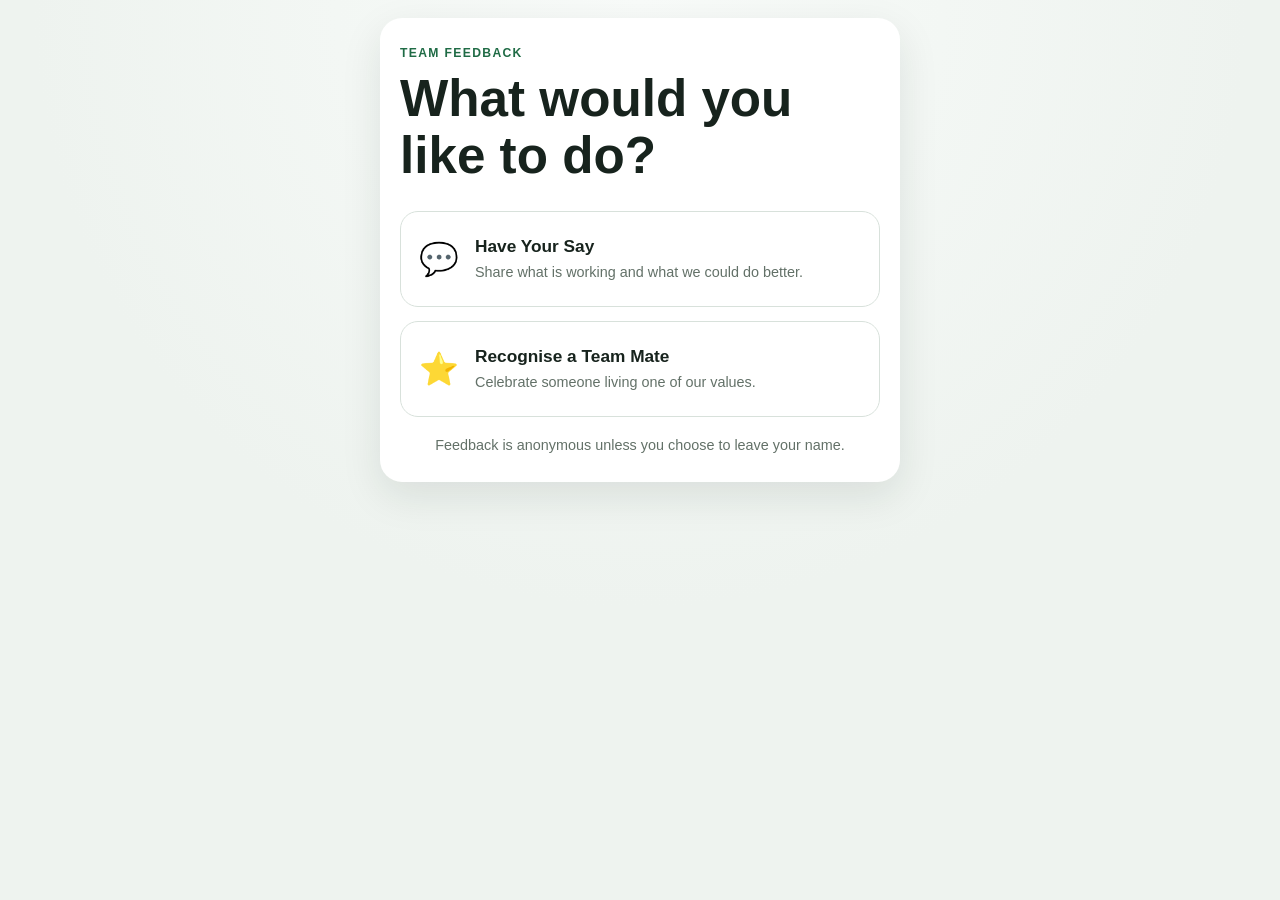
==== index.html @ ee7b3e53 "Implement survey workflow with Apps Script backend and dashboard" ====
<!doctype html>
<html lang="en">
<head>
  <meta charset="utf-8" />
  <meta name="viewport" content="width=device-width, initial-scale=1, viewport-fit=cover" />
  <meta name="theme-color" content="#1f6b45" />
  <title>Have Your Say</title>
  <link rel="stylesheet" href="css/styles.css" />
</head>
<body>
  <main class="app-shell">
    <section class="survey-card" aria-live="polite">
      

      <section id="welcomeScreen" class="screen active">
        <p class="eyebrow">TEAM FEEDBACK</p>

        <h1>What would you like to do?</h1>

        <div class="start-options">
          <button
            id="feedbackStartButton"
            class="start-option"
            type="button"
          >
            <span class="start-option-icon">💬</span>

            <span class="start-option-content">
              <strong>Have Your Say</strong>
              <small>Share what is working and what we could do better.</small>
            </span>
          </button>

          <button
            id="recognitionStartButton"
            class="start-option"
            type="button"
          >
            <span class="start-option-icon">⭐</span>

            <span class="start-option-content">
              <strong>Recognise a Team Mate</strong>
              <small>Celebrate someone living one of our values.</small>
            </span>
          </button>
        </div>

        <p class="privacy-note">
          Feedback is anonymous unless you choose to leave your name.
        </p>
      </section>

      <section id="recommendScreen" class="screen">
        <p class="step-label">1 of 4</p>
        <h2>Would you recommend our store as a good place to work?</h2>

        <fieldset class="nps-fieldset">
          <legend class="sr-only">Choose a score from 0 to 10</legend>

          <div
            id="npsScale"
            class="nps-scale"
            aria-label="Recommendation score"
          ></div>

          <div class="nps-descriptions" aria-hidden="true">
            <span class="nps-description detractor">Not likely</span>
            <span class="nps-description passive">Neutral</span>
            <span class="nps-description promoter">Likely</span>
          </div>
        </fieldset>


        <button class="primary-button next-button" type="button" data-next="feedbackScreen" disabled>
          Continue
        </button>
      </section>

      <section id="feedbackScreen" class="screen">
        <p class="step-label">2 of 4</p>
        <h2>How are we doing?</h2>

        <label for="doingWell">What are we doing well?</label>
        <textarea id="doingWell" rows="4" placeholder="Tell us what is working well"></textarea>

        <label for="couldImprove">What could we do better?</label>
        <textarea id="couldImprove" rows="4" placeholder="Share an idea or constructive suggestion"></textarea>

        <button class="primary-button next-button" type="button" data-next="cultureScreen">
          Continue
        </button>
      </section>

      <section id="cultureScreen" class="screen">
        <p class="step-label">3 of 4</p>
        <h2>Are we getting our Team &amp; Culture Plan right?</h2>

        <div id="cultureOptions" class="choice-grid"></div>

        <label for="cultureMissing">What are we missing?</label>
        <textarea id="cultureMissing" rows="4" placeholder="What should we focus on next?"></textarea>

        <button
          id="feedbackSubmitButton"
          class="primary-button"
          type="button"
        >
          Submit feedback
        </button>
      </section>

      <section id="recognitionScreen" class="screen">
        <p class="step-label">4 of 4</p>
        <h2>Recognise a team member</h2>

        <label for="teamMember">Team member's name</label>
        <input id="teamMember" type="text" autocomplete="off" placeholder="Optional" />

        <p class="field-label">Which value did they demonstrate?</p>
        <div id="valueOptions" class="choice-grid values-grid"></div>

        <label for="recognitionComment">What did they do?</label>
        <textarea id="recognitionComment" rows="4" placeholder="Tell us what made a difference"></textarea>

        <label class="follow-up-check">
          <input id="followUp" type="checkbox" />
          <span>I would like someone to follow up with me</span>
        </label>

        <div id="followUpFields" class="follow-up-fields hidden">
          <label for="yourName">Your name</label>
          <input id="yourName" type="text" autocomplete="name" placeholder="Your name" />

        </div>

        <button
          id="submitButton"
          class="primary-button submit-button"
          type="button"
        >
          Submit
        </button>
      </section>

      <section id="thankYouScreen" class="screen">
        <div class="success-icon">✓</div>
        <h2>Thank you</h2>
        <p>Your feedback has been received.</p>
        <p class="privacy-note">Every voice helps improve our store.</p>
      </section>
    </section>
  </main>

  <script src="js/config.js"></script>
  <script src="js/app.js"></script>
</body>
</html>
---- css/styles.css ----
:root {
  --background: #eef3ef;
  --surface: #ffffff;
  --text: #17231d;
  --muted: #637168;
  --primary: #1f6b45;
  --primary-dark: #175438;
  --border: #d8e1db;
  --selected: #dff1e6;
  --danger: #b42318;
  --radius: 22px;
  --shadow: 0 14px 40px rgba(23, 35, 29, 0.10);
}

* {
  box-sizing: border-box;
}

html {
  min-height: 100%;
  background: var(--background);
}

body {
  margin: 0;
  min-height: 100vh;
  min-height: 100dvh;
  font-family: Arial, Helvetica, sans-serif;
  color: var(--text);
  background:
    radial-gradient(circle at top, #f8fbf9 0, var(--background) 55%);
}

button,
input,
textarea {
  font: inherit;
}

button {
  -webkit-tap-highlight-color: transparent;
}

.submit-button {
  margin-top: 24px;
}

.app-shell {
  width: 100%;
  min-height: 100vh;
  min-height: 100dvh;
  display: flex;
  align-items: flex-start;
  justify-content: center;
  padding:
    max(18px, env(safe-area-inset-top))
    14px
    max(24px, env(safe-area-inset-bottom));
}

.survey-card {
  width: 100%;
  max-width: 520px;
  background: var(--surface);
  border-radius: var(--radius);
  box-shadow: var(--shadow);
  overflow: hidden;
}

.progress-wrap {
  height: 6px;
  background: #e9efeb;
}

.progress-bar {
  width: 0;
  height: 100%;
  background: var(--primary);
  transition: width 220ms ease;
}

.screen {
  display: none;
  padding: 28px 20px 26px;
}

.screen.active {
  display: block;
}

.eyebrow,
.step-label {
  margin: 0 0 10px;
  color: var(--primary);
  font-size: 0.76rem;
  font-weight: 800;
  letter-spacing: 0.11em;
}

h1,
h2 {
  margin: 0 0 14px;
  line-height: 1.12;
}

h1 {
  font-size: clamp(2.1rem, 10vw, 3.2rem);
}

h2 {
  font-size: clamp(1.55rem, 7vw, 2.15rem);
}

.intro {
  margin: 0;
  font-size: 1.1rem;
  line-height: 1.55;
}

.time-note,
.privacy-note {
  color: var(--muted);
  line-height: 1.5;
}

.time-note {
  margin: 12px 0 28px;
  font-weight: 700;
}

.privacy-note {
  margin: 18px 0 0;
  font-size: 0.9rem;
  text-align: center;
}

.primary-button {
  width: 100%;
  min-height: 56px;
  border: 0;
  border-radius: 16px;
  padding: 14px 18px;
  color: #fff;
  background: var(--primary);
  font-weight: 800;
  font-size: 1.05rem;
  cursor: pointer;
}

.primary-button:active {
  transform: translateY(1px);
}

.primary-button:hover {
  background: var(--primary-dark);
}

.primary-button:disabled {
  cursor: not-allowed;
  opacity: 0.42;
}

.next-button {
  margin-top: 26px;
}

label,
.field-label {
  display: block;
  margin: 22px 0 8px;
  font-weight: 800;
  line-height: 1.35;
}

input[type="text"],
textarea {
  width: 100%;
  border: 1px solid var(--border);
  border-radius: 15px;
  background: #fbfcfb;
  color: var(--text);
  outline: none;
}

input[type="text"] {
  min-height: 52px;
  padding: 0 14px;
}

textarea {
  resize: vertical;
  min-height: 104px;
  padding: 13px 14px;
  line-height: 1.45;
}

input[type="text"]:focus,
textarea:focus {
  border-color: var(--primary);
  box-shadow: 0 0 0 3px rgba(31, 107, 69, 0.12);
}



.nps-button.selected {
  border-color: var(--primary);
  background: var(--selected);
  color: var(--primary-dark);
  box-shadow: inset 0 0 0 1px var(--primary);
}

.nps-fieldset {
  min-width: 0;
  margin: 26px 0 0;
  padding: 0;
  border: 0;
}

.nps-scale {
  display: grid;
  grid-template-columns: repeat(11, minmax(0, 1fr));
  width: 100%;
  overflow: hidden;
  border: 2px solid #ffffff;
  border-radius: 14px;
  box-shadow: 0 0 0 1px var(--border);
}

.nps-option {
  position: relative;
  min-width: 0;
}

.nps-radio {
  position: absolute;
  width: 1px;
  height: 1px;
  opacity: 0;
  pointer-events: none;
}

.nps-label {
  display: grid;
  place-items: center;
  min-width: 0;
  min-height: 52px;
  margin: 0;
  border-right: 1px solid rgba(255, 255, 255, 0.55);
  color: #ffffff;
  font-size: 0.95rem;
  font-weight: 800;
  cursor: pointer;
  transition:
    transform 120ms ease,
    box-shadow 120ms ease,
    filter 120ms ease;
}

.start-options {
  display: grid;
  gap: 14px;
  margin-top: 26px;
}

.start-option {
  display: flex;
  align-items: center;
  gap: 16px;
  width: 100%;
  min-height: 96px;
  padding: 18px;
  border: 1px solid var(--border);
  border-radius: 18px;
  background: #ffffff;
  color: var(--text);
  text-align: left;
  cursor: pointer;
}

.start-option:active {
  transform: translateY(1px);
}

.start-option:hover {
  border-color: var(--primary);
  background: #f7faf8;
}

.start-option-icon {
  flex: 0 0 auto;
  font-size: 2rem;
}

.start-option-content {
  display: grid;
  gap: 5px;
}

.start-option-content strong {
  font-size: 1.08rem;
}

.start-option-content small {
  color: var(--muted);
  font-size: 0.9rem;
  line-height: 1.4;
}

.nps-option:last-child .nps-label {
  border-right: 0;
}

.nps-label.detractor {
  background: #e8a3a0;
}

.nps-label.passive {
  background: #edcf8a;
}

.nps-label.promoter {
  background: #9bc4aa;
}

.nps-radio:checked + .nps-label {
  position: relative;
  z-index: 1;
  transform: scale(1.08);
  box-shadow:
    inset 0 0 0 3px #ffffff,
    0 3px 10px rgba(0, 0, 0, 0.24);
  filter: brightness(0.88);
}

.nps-radio:focus-visible + .nps-label {
  outline: 3px solid var(--text);
  outline-offset: -4px;
}

.nps-descriptions {
  display: grid;
  grid-template-columns: 7fr 2fr 2fr;
  gap: 3px;
  margin-top: 8px;
  font-size: 0.72rem;
  font-weight: 700;
}

.nps-description {
  text-align: center;
}

.nps-description.detractor {
  color: #a34944;
}

.nps-description.passive {
  color: #9c6f22;
}

.nps-description.promoter {
  color: #296c49;
}

.sr-only {
  position: absolute;
  width: 1px;
  height: 1px;
  overflow: hidden;
  clip: rect(0, 0, 0, 0);
  white-space: nowrap;
}

@media (max-width: 360px) {
  .nps-label {
    min-height: 48px;
    font-size: 0.84rem;
  }
}

.scale-labels small {
  font-size: 0.72rem;
}

.choice-grid {
  display: grid;
  gap: 10px;
  margin-top: 18px;
}

.choice-button {
  min-height: 54px;
  border: 1px solid var(--border);
  border-radius: 15px;
  padding: 12px 14px;
  background: #fff;
  color: var(--text);
  font-weight: 750;
  text-align: left;
}

.choice-button.selected {
  border-color: var(--primary);
  background: var(--selected);
  color: var(--primary-dark);
  box-shadow: inset 0 0 0 1px var(--primary);
}

.values-grid {
  grid-template-columns: 1fr 1fr;
}

.follow-up-check {
  display: flex;
  align-items: flex-start;
  gap: 12px;
  margin: 24px 0 0;
  border: 1px solid var(--border);
  border-radius: 15px;
  padding: 14px;
  background: #fbfcfb;
}

.follow-up-check input {
  width: 22px;
  height: 22px;
  margin: 0;
  accent-color: var(--primary);
}

.follow-up-check span {
  line-height: 1.4;
}

.follow-up-fields {
  margin-top: 8px;
}

.hidden {
  display: none;
}

.success-icon {
  width: 76px;
  height: 76px;
  display: grid;
  place-items: center;
  margin: 10px auto 24px;
  border-radius: 50%;
  background: var(--selected);
  color: var(--primary);
  font-size: 2.4rem;
  font-weight: 900;
}

#thankYouScreen {
  padding-top: 48px;
  padding-bottom: 48px;
  text-align: center;
}

@media (max-width: 360px) {
  .screen {
    padding-left: 16px;
    padding-right: 16px;
  }

  .nps-scale {
    gap: 7px;
  }

  .nps-button {
    min-height: 46px;
  }
}
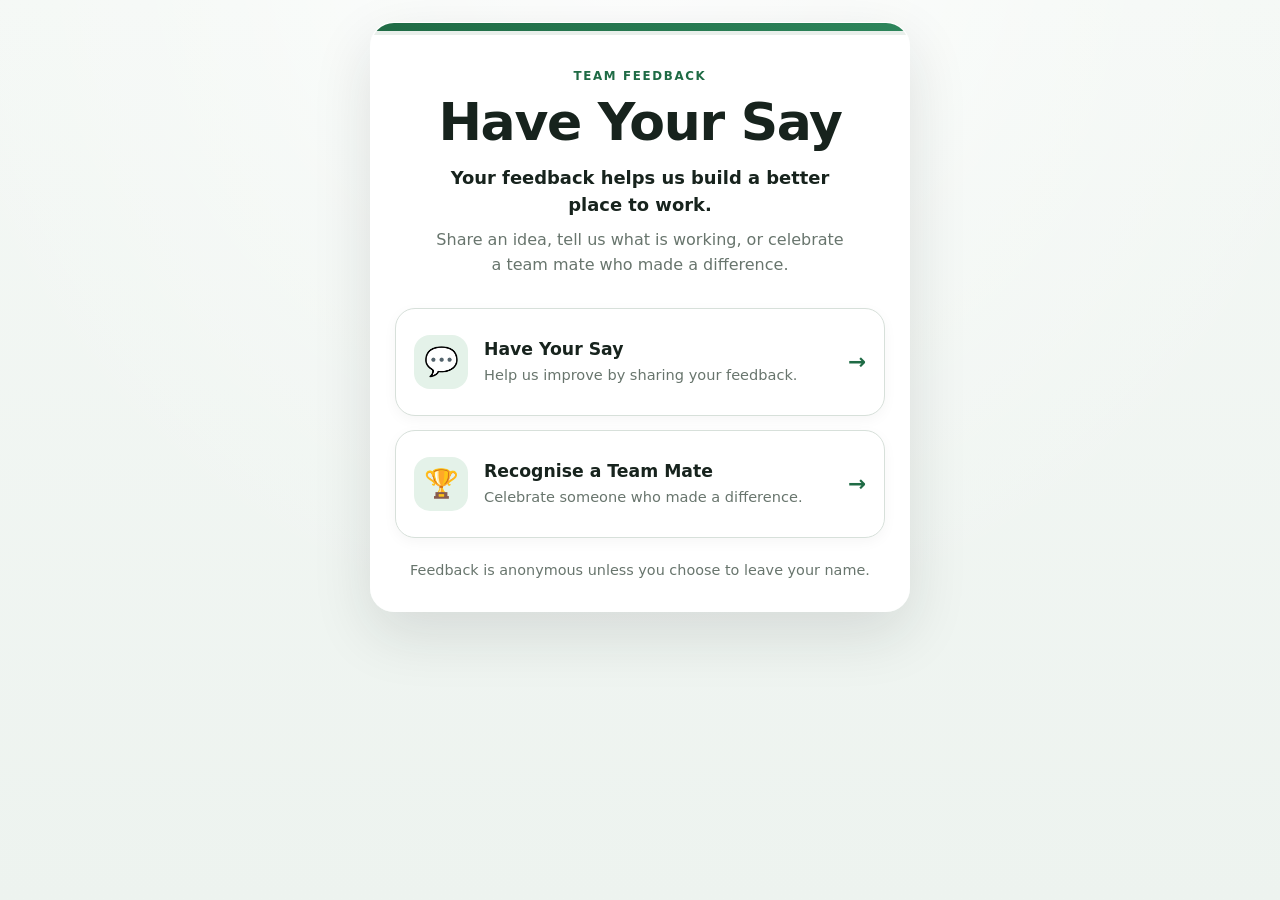
==== commit 8b1d9b0b: "added details and improved look" ====
--- a/index.html
+++ b/index.html
@@ -10,59 +10,50 @@
 <body>
   <main class="app-shell">
     <section class="survey-card" aria-live="polite">
-      
+      <div class="brand-strip" aria-hidden="true"></div>
+      <div class="progress-wrap" aria-hidden="true">
+        <div id="progressBar" class="progress-bar"></div>
+      </div>
 
       <section id="welcomeScreen" class="screen active">
-        <p class="eyebrow">TEAM FEEDBACK</p>
-
-        <h1>What would you like to do?</h1>
+        <div class="welcome-heading">
+          <p class="eyebrow">TEAM FEEDBACK</p>
+          <h1>Have Your Say</h1>
+          <p class="intro">Your feedback helps us build a better place to work.</p>
+          <p class="welcome-copy">Share an idea, tell us what is working, or celebrate a team mate who made a difference.</p>
+        </div>
 
         <div class="start-options">
-          <button
-            id="feedbackStartButton"
-            class="start-option"
-            type="button"
-          >
-            <span class="start-option-icon">💬</span>
-
+          <button id="feedbackStartButton" class="start-option" type="button">
+            <span class="start-option-icon" aria-hidden="true">💬</span>
             <span class="start-option-content">
               <strong>Have Your Say</strong>
-              <small>Share what is working and what we could do better.</small>
+              <small>Help us improve by sharing your feedback.</small>
             </span>
+            <span class="start-option-arrow" aria-hidden="true">→</span>
           </button>
 
-          <button
-            id="recognitionStartButton"
-            class="start-option"
-            type="button"
-          >
-            <span class="start-option-icon">⭐</span>
-
+          <button id="recognitionStartButton" class="start-option" type="button">
+            <span class="start-option-icon" aria-hidden="true">🏆</span>
             <span class="start-option-content">
               <strong>Recognise a Team Mate</strong>
-              <small>Celebrate someone living one of our values.</small>
+              <small>Celebrate someone who made a difference.</small>
             </span>
+            <span class="start-option-arrow" aria-hidden="true">→</span>
           </button>
         </div>
 
-        <p class="privacy-note">
-          Feedback is anonymous unless you choose to leave your name.
-        </p>
+        <p class="privacy-note">Feedback is anonymous unless you choose to leave your name.</p>
       </section>
 
       <section id="recommendScreen" class="screen">
-        <p class="step-label">1 of 4</p>
+        <p class="step-label">STEP 1 OF 3</p>
         <h2>Would you recommend our store as a good place to work?</h2>
+        <p class="screen-copy">Choose a score from 0 to 10.</p>
 
         <fieldset class="nps-fieldset">
           <legend class="sr-only">Choose a score from 0 to 10</legend>
-
-          <div
-            id="npsScale"
-            class="nps-scale"
-            aria-label="Recommendation score"
-          ></div>
-
+          <div id="npsScale" class="nps-scale" aria-label="Recommendation score"></div>
           <div class="nps-descriptions" aria-hidden="true">
             <span class="nps-description detractor">Not likely</span>
             <span class="nps-description passive">Neutral</span>
@@ -70,15 +61,15 @@
           </div>
         </fieldset>
 
-
         <button class="primary-button next-button" type="button" data-next="feedbackScreen" disabled>
           Continue
         </button>
       </section>
 
       <section id="feedbackScreen" class="screen">
-        <p class="step-label">2 of 4</p>
+        <p class="step-label">STEP 2 OF 3</p>
         <h2>How are we doing?</h2>
+        <p class="screen-copy">Tell us what is helping the team and where we could improve.</p>
 
         <label for="doingWell">What are we doing well?</label>
         <textarea id="doingWell" rows="4" placeholder="Tell us what is working well"></textarea>
@@ -92,29 +83,28 @@
       </section>
 
       <section id="cultureScreen" class="screen">
-        <p class="step-label">3 of 4</p>
+        <p class="step-label">STEP 3 OF 3</p>
         <h2>Are we getting our Team &amp; Culture Plan right?</h2>
+        <p class="screen-copy">Choose the option that best reflects how you feel.</p>
 
         <div id="cultureOptions" class="choice-grid"></div>
 
         <label for="cultureMissing">What are we missing?</label>
         <textarea id="cultureMissing" rows="4" placeholder="What should we focus on next?"></textarea>
 
-        <button
-          id="feedbackSubmitButton"
-          class="primary-button"
-          type="button"
-        >
+        <button id="feedbackSubmitButton" class="primary-button submit-button" type="button">
           Submit feedback
         </button>
       </section>
 
       <section id="recognitionScreen" class="screen">
-        <p class="step-label">4 of 4</p>
-        <h2>Recognise a team member</h2>
+        <div class="recognition-mark" aria-hidden="true">🏆</div>
+        <p class="step-label">TEAM RECOGNITION</p>
+        <h2>Recognise a team mate</h2>
+        <p class="screen-copy">Celebrate someone who made a positive difference.</p>
 
-        <label for="teamMember">Team member's name</label>
-        <input id="teamMember" type="text" autocomplete="off" placeholder="Optional" />
+        <label for="teamMember">Team mate's name</label>
+        <input id="teamMember" type="text" autocomplete="off" placeholder="Who would you like to recognise?" />
 
         <p class="field-label">Which value did they demonstrate?</p>
         <div id="valueOptions" class="choice-grid values-grid"></div>
@@ -130,23 +120,20 @@
         <div id="followUpFields" class="follow-up-fields hidden">
           <label for="yourName">Your name</label>
           <input id="yourName" type="text" autocomplete="name" placeholder="Your name" />
-
         </div>
 
-        <button
-          id="submitButton"
-          class="primary-button submit-button"
-          type="button"
-        >
-          Submit
+        <button id="submitButton" class="primary-button submit-button" type="button">
+          Submit recognition
         </button>
       </section>
 
-      <section id="thankYouScreen" class="screen">
-        <div class="success-icon">✓</div>
-        <h2>Thank you</h2>
-        <p>Your feedback has been received.</p>
-        <p class="privacy-note">Every voice helps improve our store.</p>
+      <section id="thankYouScreen" class="screen thank-you-screen">
+        <div class="success-icon" aria-hidden="true">✓</div>
+        <p class="eyebrow">RESPONSE RECEIVED</p>
+        <h2>Thank you.</h2>
+        <p class="thank-you-message">Your response has been received.</p>
+        <p class="privacy-note">Every voice helps us make our store a better place to work.</p>
+        <button id="doneButton" class="secondary-button" type="button">Done</button>
       </section>
     </section>
   </main>
--- a/css/styles.css
+++ b/css/styles.css
@@ -1,20 +1,21 @@
 :root {
-  --background: #eef3ef;
+  --background: #edf3ef;
   --surface: #ffffff;
+  --surface-soft: #f8faf8;
   --text: #17231d;
-  --muted: #637168;
+  --muted: #68756d;
   --primary: #1f6b45;
   --primary-dark: #175438;
-  --border: #d8e1db;
-  --selected: #dff1e6;
+  --primary-soft: #e4f2e9;
+  --border: #d7e0da;
+  --border-strong: #c7d3cb;
   --danger: #b42318;
-  --radius: 22px;
-  --shadow: 0 14px 40px rgba(23, 35, 29, 0.10);
-}
-
-* {
-  box-sizing: border-box;
-}
+  --radius: 24px;
+  --shadow: 0 22px 60px rgba(23, 35, 29, 0.12);
+  --shadow-soft: 0 10px 28px rgba(23, 35, 29, 0.08);
+}
+
+* { box-sizing: border-box; }
 
 html {
   min-height: 100%;
@@ -25,25 +26,18 @@
   margin: 0;
   min-height: 100vh;
   min-height: 100dvh;
-  font-family: Arial, Helvetica, sans-serif;
+  font-family: Inter, ui-sans-serif, system-ui, -apple-system, BlinkMacSystemFont, "Segoe UI", sans-serif;
   color: var(--text);
   background:
-    radial-gradient(circle at top, #f8fbf9 0, var(--background) 55%);
+    radial-gradient(circle at 50% -10%, rgba(255,255,255,.95) 0, rgba(255,255,255,.25) 38%, transparent 64%),
+    linear-gradient(180deg, #f4f8f5 0%, var(--background) 100%);
 }
 
 button,
 input,
-textarea {
-  font: inherit;
-}
-
-button {
-  -webkit-tap-highlight-color: transparent;
-}
-
-.submit-button {
-  margin-top: 24px;
-}
+textarea { font: inherit; }
+
+button { -webkit-tap-highlight-color: transparent; }
 
 .app-shell {
   width: 100%;
@@ -52,23 +46,27 @@
   display: flex;
   align-items: flex-start;
   justify-content: center;
-  padding:
-    max(18px, env(safe-area-inset-top))
-    14px
-    max(24px, env(safe-area-inset-bottom));
+  padding: max(22px, env(safe-area-inset-top)) 14px max(28px, env(safe-area-inset-bottom));
 }
 
 .survey-card {
   width: 100%;
-  max-width: 520px;
-  background: var(--surface);
+  max-width: 540px;
+  overflow: hidden;
+  background: rgba(255,255,255,.98);
+  border: 1px solid rgba(255,255,255,.85);
   border-radius: var(--radius);
   box-shadow: var(--shadow);
+}
+
+.brand-strip {
+  height: 8px;
+  background: linear-gradient(90deg, #1f6b45, #2d855b);
+}
+
+.progress-wrap {
+  height: 4px;
   overflow: hidden;
-}
-
-.progress-wrap {
-  height: 6px;
   background: #e9efeb;
 }
 
@@ -76,98 +74,163 @@
   width: 0;
   height: 100%;
   background: var(--primary);
-  transition: width 220ms ease;
+  transition: width 280ms ease;
 }
 
 .screen {
   display: none;
-  padding: 28px 20px 26px;
-}
-
-.screen.active {
-  display: block;
-}
+  padding: 34px 24px 30px;
+  animation: screen-in 260ms ease both;
+}
+
+.screen.active { display: block; }
+
+@keyframes screen-in {
+  from { opacity: 0; transform: translateY(8px); }
+  to { opacity: 1; transform: translateY(0); }
+}
+
+.welcome-heading { text-align: center; }
 
 .eyebrow,
 .step-label {
-  margin: 0 0 10px;
+  margin: 0 0 11px;
   color: var(--primary);
-  font-size: 0.76rem;
-  font-weight: 800;
-  letter-spacing: 0.11em;
+  font-size: .74rem;
+  font-weight: 850;
+  letter-spacing: .14em;
 }
 
 h1,
 h2 {
-  margin: 0 0 14px;
-  line-height: 1.12;
-}
-
-h1 {
-  font-size: clamp(2.1rem, 10vw, 3.2rem);
-}
-
-h2 {
-  font-size: clamp(1.55rem, 7vw, 2.15rem);
-}
+  margin: 0;
+  line-height: 1.08;
+  letter-spacing: -.025em;
+}
+
+h1 { font-size: clamp(2.35rem, 10vw, 3.25rem); }
+h2 { font-size: clamp(1.72rem, 7vw, 2.25rem); }
 
 .intro {
-  margin: 0;
-  font-size: 1.1rem;
+  max-width: 390px;
+  margin: 15px auto 0;
+  font-size: 1.12rem;
+  font-weight: 700;
+  line-height: 1.48;
+}
+
+.welcome-copy,
+.screen-copy,
+.thank-you-message {
+  color: var(--muted);
   line-height: 1.55;
 }
 
-.time-note,
+.welcome-copy {
+  max-width: 420px;
+  margin: 10px auto 0;
+}
+
+.screen-copy { margin: 12px 0 0; }
+
 .privacy-note {
+  margin: 22px 0 0;
   color: var(--muted);
+  font-size: .9rem;
   line-height: 1.5;
-}
-
-.time-note {
-  margin: 12px 0 28px;
-  font-weight: 700;
-}
-
-.privacy-note {
-  margin: 18px 0 0;
-  font-size: 0.9rem;
   text-align: center;
 }
 
-.primary-button {
+.start-options {
+  display: grid;
+  gap: 14px;
+  margin-top: 30px;
+}
+
+.start-option {
+  display: grid;
+  grid-template-columns: auto 1fr auto;
+  align-items: center;
+  gap: 16px;
+  width: 100%;
+  min-height: 108px;
+  padding: 18px;
+  border: 1px solid var(--border);
+  border-radius: 20px;
+  background: var(--surface);
+  color: var(--text);
+  text-align: left;
+  cursor: pointer;
+  box-shadow: 0 4px 14px rgba(23,35,29,.04);
+  transition: transform 150ms ease, box-shadow 150ms ease, border-color 150ms ease, background 150ms ease;
+}
+
+.start-option:hover {
+  transform: translateY(-2px);
+  border-color: rgba(31,107,69,.55);
+  background: #fbfdfb;
+  box-shadow: var(--shadow-soft);
+}
+
+.start-option:active { transform: translateY(0); }
+
+.start-option-icon,
+.recognition-mark {
+  display: grid;
+  place-items: center;
+  background: var(--primary-soft);
+}
+
+.start-option-icon {
+  width: 54px;
+  height: 54px;
+  border-radius: 16px;
+  font-size: 1.75rem;
+}
+
+.start-option-content { display: grid; gap: 6px; }
+.start-option-content strong { font-size: 1.08rem; }
+.start-option-content small { color: var(--muted); font-size: .91rem; line-height: 1.4; }
+.start-option-arrow { color: var(--primary); font-size: 1.35rem; font-weight: 800; }
+
+.primary-button,
+.secondary-button {
   width: 100%;
   min-height: 56px;
-  border: 0;
   border-radius: 16px;
   padding: 14px 18px;
+  font-weight: 850;
+  font-size: 1.03rem;
+  cursor: pointer;
+  transition: transform 120ms ease, box-shadow 150ms ease, background 150ms ease;
+}
+
+.primary-button {
+  border: 0;
   color: #fff;
   background: var(--primary);
-  font-weight: 800;
-  font-size: 1.05rem;
-  cursor: pointer;
-}
-
-.primary-button:active {
-  transform: translateY(1px);
-}
-
-.primary-button:hover {
-  background: var(--primary-dark);
-}
-
-.primary-button:disabled {
-  cursor: not-allowed;
-  opacity: 0.42;
-}
-
-.next-button {
+  box-shadow: 0 8px 20px rgba(31,107,69,.2);
+}
+
+.primary-button:hover { background: var(--primary-dark); box-shadow: 0 10px 24px rgba(31,107,69,.26); }
+.primary-button:active { transform: translateY(1px); }
+.primary-button:disabled { cursor: not-allowed; opacity: .42; box-shadow: none; }
+
+.secondary-button {
   margin-top: 26px;
-}
+  border: 1px solid var(--border-strong);
+  color: var(--primary-dark);
+  background: #fff;
+}
+.secondary-button:hover { background: var(--surface-soft); }
+
+.next-button { margin-top: 28px; }
+.submit-button { margin-top: 26px; }
 
 label,
 .field-label {
   display: block;
-  margin: 22px 0 8px;
+  margin: 24px 0 8px;
   font-weight: 800;
   line-height: 1.35;
 }
@@ -177,41 +240,25 @@
   width: 100%;
   border: 1px solid var(--border);
   border-radius: 15px;
-  background: #fbfcfb;
+  background: var(--surface-soft);
   color: var(--text);
   outline: none;
-}
-
-input[type="text"] {
-  min-height: 52px;
-  padding: 0 14px;
-}
-
-textarea {
-  resize: vertical;
-  min-height: 104px;
-  padding: 13px 14px;
-  line-height: 1.45;
-}
+  transition: border-color 140ms ease, box-shadow 140ms ease, background 140ms ease;
+}
+
+input[type="text"] { min-height: 54px; padding: 0 15px; }
+textarea { min-height: 110px; padding: 14px 15px; resize: vertical; line-height: 1.48; }
 
 input[type="text"]:focus,
 textarea:focus {
   border-color: var(--primary);
-  box-shadow: 0 0 0 3px rgba(31, 107, 69, 0.12);
-}
-
-
-
-.nps-button.selected {
-  border-color: var(--primary);
-  background: var(--selected);
-  color: var(--primary-dark);
-  box-shadow: inset 0 0 0 1px var(--primary);
+  background: #fff;
+  box-shadow: 0 0 0 4px rgba(31,107,69,.11);
 }
 
 .nps-fieldset {
   min-width: 0;
-  margin: 26px 0 0;
+  margin: 28px 0 0;
   padding: 0;
   border: 0;
 }
@@ -221,146 +268,117 @@
   grid-template-columns: repeat(11, minmax(0, 1fr));
   width: 100%;
   overflow: hidden;
-  border: 2px solid #ffffff;
+  border: 2px solid #fff;
   border-radius: 14px;
   box-shadow: 0 0 0 1px var(--border);
 }
 
-.nps-option {
-  position: relative;
-  min-width: 0;
-}
-
-.nps-radio {
-  position: absolute;
-  width: 1px;
-  height: 1px;
-  opacity: 0;
-  pointer-events: none;
-}
+.nps-option { position: relative; min-width: 0; }
+.nps-radio { position: absolute; width: 1px; height: 1px; opacity: 0; pointer-events: none; }
 
 .nps-label {
   display: grid;
   place-items: center;
-  min-width: 0;
   min-height: 52px;
   margin: 0;
-  border-right: 1px solid rgba(255, 255, 255, 0.55);
-  color: #ffffff;
-  font-size: 0.95rem;
-  font-weight: 800;
+  border-right: 1px solid rgba(255,255,255,.55);
+  color: #fff;
+  font-size: .95rem;
+  font-weight: 850;
   cursor: pointer;
-  transition:
-    transform 120ms ease,
-    box-shadow 120ms ease,
-    filter 120ms ease;
-}
-
-.start-options {
-  display: grid;
-  gap: 14px;
-  margin-top: 26px;
-}
-
-.start-option {
-  display: flex;
-  align-items: center;
-  gap: 16px;
-  width: 100%;
-  min-height: 96px;
-  padding: 18px;
-  border: 1px solid var(--border);
-  border-radius: 18px;
-  background: #ffffff;
-  color: var(--text);
-  text-align: left;
-  cursor: pointer;
-}
-
-.start-option:active {
-  transform: translateY(1px);
-}
-
-.start-option:hover {
-  border-color: var(--primary);
-  background: #f7faf8;
-}
-
-.start-option-icon {
-  flex: 0 0 auto;
-  font-size: 2rem;
-}
-
-.start-option-content {
-  display: grid;
-  gap: 5px;
-}
-
-.start-option-content strong {
-  font-size: 1.08rem;
-}
-
-.start-option-content small {
-  color: var(--muted);
-  font-size: 0.9rem;
-  line-height: 1.4;
-}
-
-.nps-option:last-child .nps-label {
-  border-right: 0;
-}
-
-.nps-label.detractor {
-  background: #e8a3a0;
-}
-
-.nps-label.passive {
-  background: #edcf8a;
-}
-
-.nps-label.promoter {
-  background: #9bc4aa;
-}
+  transition: transform 120ms ease, box-shadow 120ms ease, filter 120ms ease;
+}
+
+.nps-option:last-child .nps-label { border-right: 0; }
+.nps-label.detractor { background: #de9995; }
+.nps-label.passive { background: #dfbf73; }
+.nps-label.promoter { background: #86b799; }
 
 .nps-radio:checked + .nps-label {
   position: relative;
   z-index: 1;
-  transform: scale(1.08);
-  box-shadow:
-    inset 0 0 0 3px #ffffff,
-    0 3px 10px rgba(0, 0, 0, 0.24);
-  filter: brightness(0.88);
-}
-
-.nps-radio:focus-visible + .nps-label {
-  outline: 3px solid var(--text);
-  outline-offset: -4px;
-}
+  transform: scale(1.09);
+  box-shadow: inset 0 0 0 3px #fff, 0 4px 12px rgba(0,0,0,.22);
+  filter: brightness(.88);
+}
+
+.nps-radio:focus-visible + .nps-label { outline: 3px solid var(--text); outline-offset: -4px; }
 
 .nps-descriptions {
   display: grid;
   grid-template-columns: 7fr 2fr 2fr;
   gap: 3px;
-  margin-top: 8px;
-  font-size: 0.72rem;
-  font-weight: 700;
-}
-
-.nps-description {
-  text-align: center;
-}
-
-.nps-description.detractor {
-  color: #a34944;
-}
-
-.nps-description.passive {
-  color: #9c6f22;
-}
-
-.nps-description.promoter {
-  color: #296c49;
-}
+  margin-top: 9px;
+  font-size: .72rem;
+  font-weight: 750;
+}
+
+.nps-description { text-align: center; }
+.nps-description.detractor { color: #9c4541; }
+.nps-description.passive { color: #8c641f; }
+.nps-description.promoter { color: #296c49; }
+
+.choice-grid { display: grid; gap: 10px; margin-top: 20px; }
+
+.choice-button {
+  min-height: 56px;
+  border: 1px solid var(--border);
+  border-radius: 15px;
+  padding: 13px 15px;
+  background: #fff;
+  color: var(--text);
+  font-weight: 760;
+  text-align: left;
+  cursor: pointer;
+  transition: transform 120ms ease, border-color 140ms ease, background 140ms ease, box-shadow 140ms ease;
+}
+
+.choice-button:hover { border-color: rgba(31,107,69,.55); background: #fbfdfb; }
+.choice-button:active { transform: translateY(1px); }
+.choice-button.selected { border-color: var(--primary); background: var(--primary-soft); color: var(--primary-dark); box-shadow: inset 0 0 0 1px var(--primary); }
+.values-grid { grid-template-columns: 1fr 1fr; }
+
+.follow-up-check {
+  display: flex;
+  align-items: flex-start;
+  gap: 12px;
+  margin: 26px 0 0;
+  border: 1px solid var(--border);
+  border-radius: 15px;
+  padding: 15px;
+  background: var(--surface-soft);
+}
+
+.follow-up-check input { width: 22px; height: 22px; margin: 0; accent-color: var(--primary); }
+.follow-up-check span { line-height: 1.4; }
+.follow-up-fields { margin-top: 8px; }
+.hidden { display: none; }
+
+.recognition-mark {
+  width: 62px;
+  height: 62px;
+  margin-bottom: 18px;
+  border-radius: 18px;
+  font-size: 2rem;
+}
+
+.thank-you-screen { padding-top: 48px; padding-bottom: 40px; text-align: center; }
+
+.success-icon {
+  width: 80px;
+  height: 80px;
+  display: grid;
+  place-items: center;
+  margin: 0 auto 22px;
+  border-radius: 50%;
+  background: var(--primary-soft);
+  color: var(--primary);
+  font-size: 2.35rem;
+  font-weight: 900;
+  box-shadow: inset 0 0 0 1px rgba(31,107,69,.08);
+}
+
+.thank-you-message { margin: 14px 0 0; font-size: 1.05rem; }
 
 .sr-only {
   position: absolute;
@@ -371,105 +389,19 @@
   white-space: nowrap;
 }
 
+@media (max-width: 420px) {
+  .screen { padding: 30px 18px 26px; }
+  .start-option { min-height: 100px; padding: 16px; gap: 13px; }
+  .start-option-icon { width: 50px; height: 50px; }
+  .values-grid { grid-template-columns: 1fr; }
+}
+
 @media (max-width: 360px) {
-  .nps-label {
-    min-height: 48px;
-    font-size: 0.84rem;
-  }
-}
-
-.scale-labels small {
-  font-size: 0.72rem;
-}
-
-.choice-grid {
-  display: grid;
-  gap: 10px;
-  margin-top: 18px;
-}
-
-.choice-button {
-  min-height: 54px;
-  border: 1px solid var(--border);
-  border-radius: 15px;
-  padding: 12px 14px;
-  background: #fff;
-  color: var(--text);
-  font-weight: 750;
-  text-align: left;
-}
-
-.choice-button.selected {
-  border-color: var(--primary);
-  background: var(--selected);
-  color: var(--primary-dark);
-  box-shadow: inset 0 0 0 1px var(--primary);
-}
-
-.values-grid {
-  grid-template-columns: 1fr 1fr;
-}
-
-.follow-up-check {
-  display: flex;
-  align-items: flex-start;
-  gap: 12px;
-  margin: 24px 0 0;
-  border: 1px solid var(--border);
-  border-radius: 15px;
-  padding: 14px;
-  background: #fbfcfb;
-}
-
-.follow-up-check input {
-  width: 22px;
-  height: 22px;
-  margin: 0;
-  accent-color: var(--primary);
-}
-
-.follow-up-check span {
-  line-height: 1.4;
-}
-
-.follow-up-fields {
-  margin-top: 8px;
-}
-
-.hidden {
-  display: none;
-}
-
-.success-icon {
-  width: 76px;
-  height: 76px;
-  display: grid;
-  place-items: center;
-  margin: 10px auto 24px;
-  border-radius: 50%;
-  background: var(--selected);
-  color: var(--primary);
-  font-size: 2.4rem;
-  font-weight: 900;
-}
-
-#thankYouScreen {
-  padding-top: 48px;
-  padding-bottom: 48px;
-  text-align: center;
-}
-
-@media (max-width: 360px) {
-  .screen {
-    padding-left: 16px;
-    padding-right: 16px;
-  }
-
-  .nps-scale {
-    gap: 7px;
-  }
-
-  .nps-button {
-    min-height: 46px;
-  }
-}
+  .screen { padding-left: 15px; padding-right: 15px; }
+  .nps-label { min-height: 48px; font-size: .82rem; }
+  .start-option-arrow { display: none; }
+}
+
+@media (prefers-reduced-motion: reduce) {
+  *, *::before, *::after { scroll-behavior: auto !important; animation-duration: .01ms !important; transition-duration: .01ms !important; }
+}
